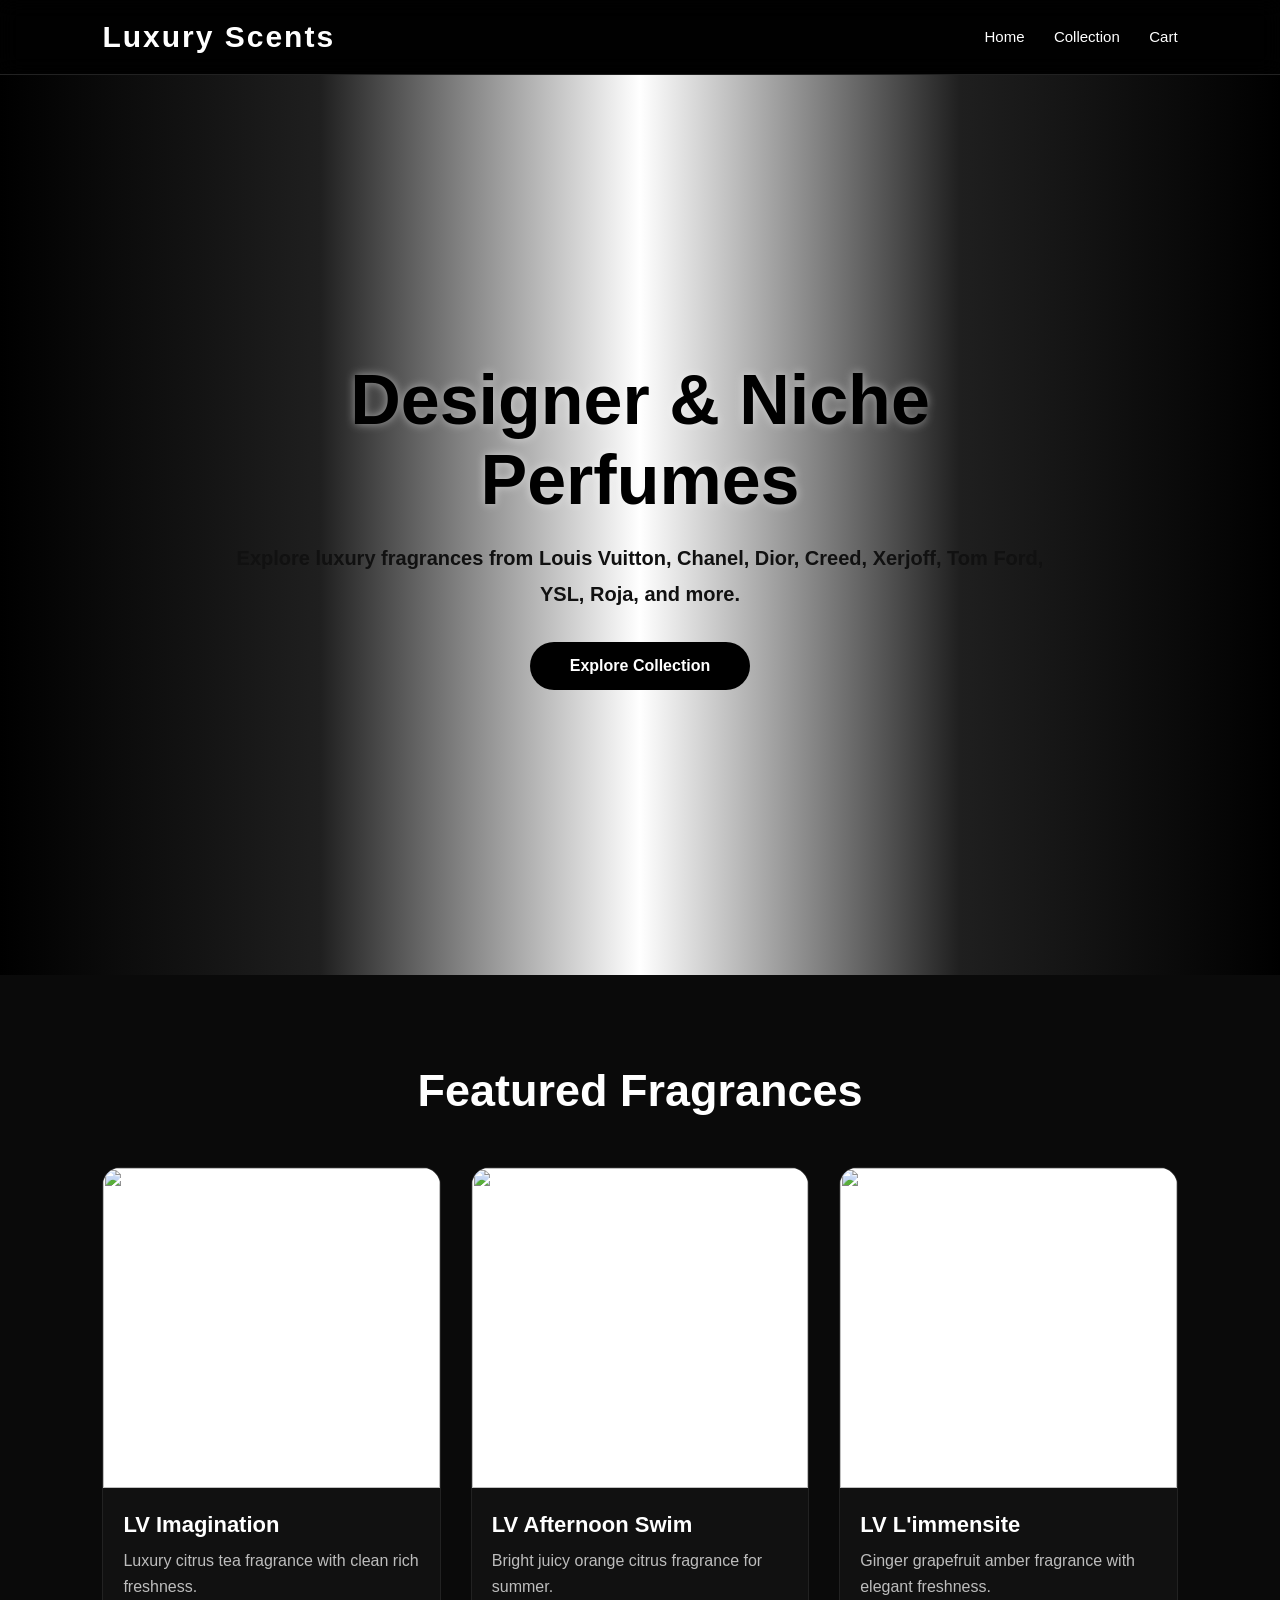
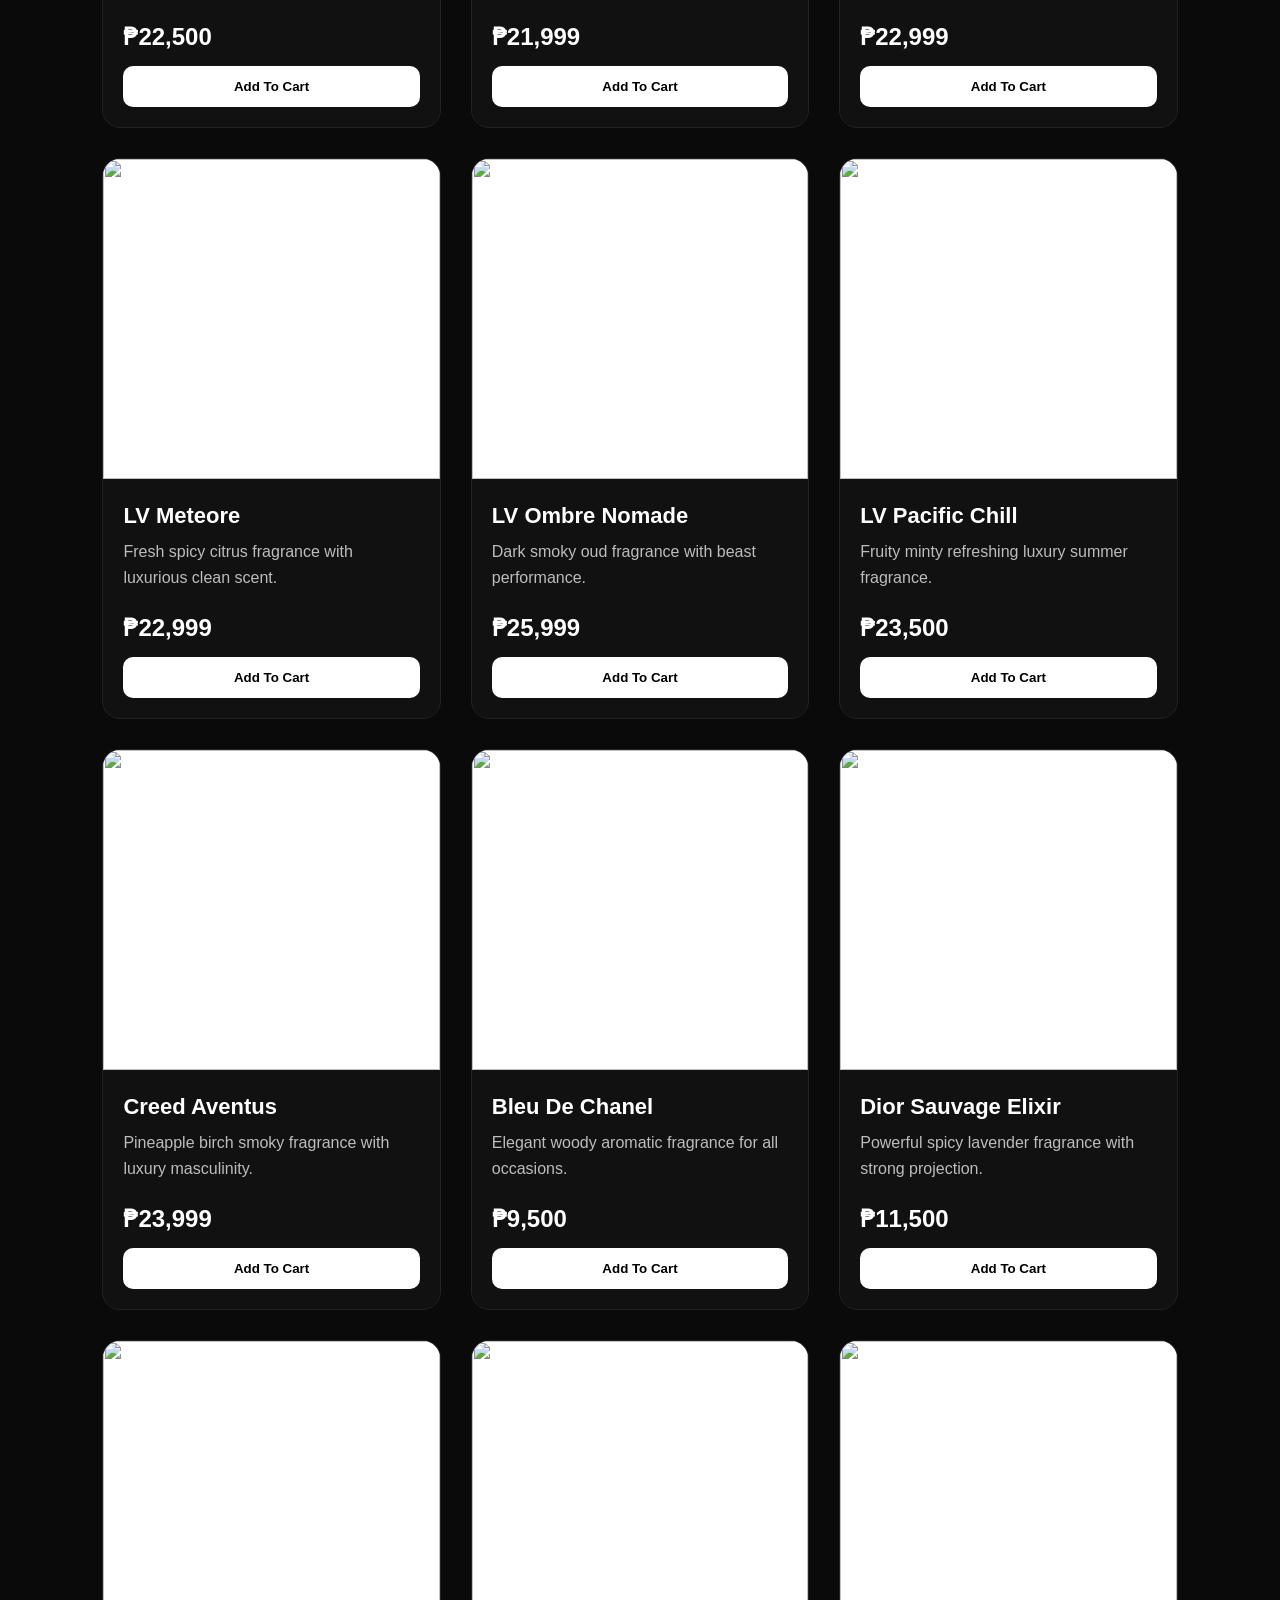
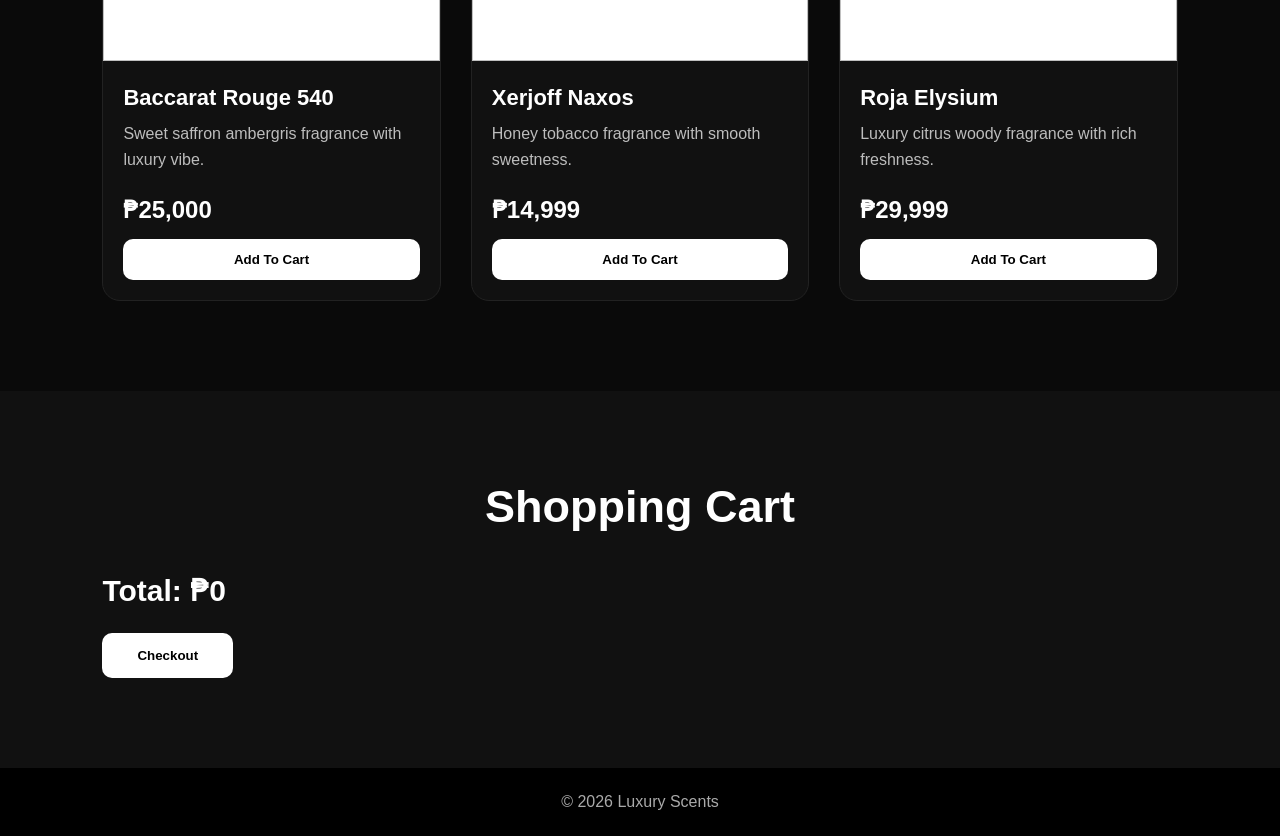
==== jhedweb - Copy/index.html @ 1e04eb91 "Add files via upload" ====
<!DOCTYPE html>
<html lang="en">
<head>
  <meta charset="UTF-8">
  <meta name="viewport" content="width=device-width, initial-scale=1.0">

  <title>Luxury Scents</title>

  <link rel="stylesheet" href="style.css">
</head>
<body>

<header>

  <div class="logo">
    Luxury Scents
  </div>

  <nav>
    <a href="#">Home</a>
    <a href="#collection">Collection</a>
    <a href="#cart">Cart</a>
  </nav>

</header>

<!-- HERO -->

<section class="hero">

  <div class="hero-content">

    <h1>
      Designer & Niche Perfumes
    </h1>

    <p>
      Explore luxury fragrances from Louis Vuitton, Chanel,
      Dior, Creed, Xerjoff, Tom Ford, YSL, Roja, and more.
    </p>

    <button onclick="scrollCollection()">
      Explore Collection
    </button>

  </div>

</section>

<!-- COLLECTION -->

<section class="collection" id="collection">

  <h2>Featured Fragrances</h2>

  <div class="perfume-container">

    <!-- LV Imagination -->
    <div class="card">
      <img src="https://fimgs.net/mdimg/perfume/375x500.67370.jpg">

      <div class="card-content">

        <h3>LV Imagination</h3>

        <p>
          Luxury citrus tea fragrance with clean rich freshness.
        </p>

        <div class="price">₱22,500</div>

        <button onclick="addToCart('LV Imagination',22500)">
          Add To Cart
        </button>

      </div>
    </div>

    <!-- LV Afternoon Swim -->
    <div class="card">
      <img src="https://fimgs.net/mdimg/perfume/375x500.53947.jpg">

      <div class="card-content">

        <h3>LV Afternoon Swim</h3>

        <p>
          Bright juicy orange citrus fragrance for summer.
        </p>

        <div class="price">₱21,999</div>

        <button onclick="addToCart('LV Afternoon Swim',21999)">
          Add To Cart
        </button>

      </div>
    </div>

    <!-- LV L'immensite -->
    <div class="card">
      <img src="https://fimgs.net/mdimg/perfume/375x500.49751.jpg">

      <div class="card-content">

        <h3>LV L'immensite</h3>

        <p>
          Ginger grapefruit amber fragrance with elegant freshness.
        </p>

        <div class="price">₱22,999</div>

        <button onclick="addToCart('LV Limmensite',22999)">
          Add To Cart
        </button>

      </div>
    </div>

    <!-- LV Meteore -->
    <div class="card">
      <img src="https://fimgs.net/mdimg/perfume/375x500.62251.jpg">

      <div class="card-content">

        <h3>LV Meteore</h3>

        <p>
          Fresh spicy citrus fragrance with luxurious clean scent.
        </p>

        <div class="price">₱22,999</div>

        <button onclick="addToCart('LV Meteore',22999)">
          Add To Cart
        </button>

      </div>
    </div>

    <!-- LV Ombre Nomade -->
    <div class="card">
      <img src="c:\Users\63945\Downloads\louis-vuitton-ombre-nomade-unisex.jpg">

      <div class="card-content">

        <h3>LV Ombre Nomade</h3>

        <p>
          Dark smoky oud fragrance with beast performance.
        </p>

        <div class="price">₱25,999</div>

        <button onclick="addToCart('LV Ombre Nomade',25999)">
          Add To Cart
        </button>

      </div>
    </div>

    <!-- LV Pacific Chill -->
    <div class="card">
      <img src="https://fimgs.net/mdimg/perfume/375x500.81423.jpg">

      <div class="card-content">

        <h3>LV Pacific Chill</h3>

        <p>
          Fruity minty refreshing luxury summer fragrance.
        </p>

        <div class="price">₱23,500</div>

        <button onclick="addToCart('LV Pacific Chill',23500)">
          Add To Cart
        </button>

      </div>
    </div>

    <!-- Creed Aventus -->
    <div class="card">
      <img src="https://fimgs.net/mdimg/perfume/375x500.9828.jpg">

      <div class="card-content">

        <h3>Creed Aventus</h3>

        <p>
          Pineapple birch smoky fragrance with luxury masculinity.
        </p>

        <div class="price">₱23,999</div>

        <button onclick="addToCart('Creed Aventus',23999)">
          Add To Cart
        </button>

      </div>
    </div>

    <!-- Bleu De Chanel -->
    <div class="card">
      <img src="https://fimgs.net/mdimg/perfume/375x500.9099.jpg">

      <div class="card-content">

        <h3>Bleu De Chanel</h3>

        <p>
          Elegant woody aromatic fragrance for all occasions.
        </p>

        <div class="price">₱9,500</div>

        <button onclick="addToCart('Bleu De Chanel',9500)">
          Add To Cart
        </button>

      </div>
    </div>

    <!-- Dior Sauvage Elixir -->
    <div class="card">
      <img src="https://fimgs.net/mdimg/perfume/375x500.68415.jpg">

      <div class="card-content">

        <h3>Dior Sauvage Elixir</h3>

        <p>
          Powerful spicy lavender fragrance with strong projection.
        </p>

        <div class="price">₱11,500</div>

        <button onclick="addToCart('Dior Sauvage Elixir',11500)">
          Add To Cart
        </button>

      </div>
    </div>

    <!-- Baccarat Rouge 540 -->
    <div class="card">
      <img src="https://fimgs.net/mdimg/perfume/375x500.33519.jpg">

      <div class="card-content">

        <h3>Baccarat Rouge 540</h3>

        <p>
          Sweet saffron ambergris fragrance with luxury vibe.
        </p>

        <div class="price">₱25,000</div>

        <button onclick="addToCart('Baccarat Rouge 540',25000)">
          Add To Cart
        </button>

      </div>
    </div>

    <!-- Xerjoff Naxos -->
    <div class="card">
      <img src="https://fimgs.net/mdimg/perfume/375x500.30529.jpg">

      <div class="card-content">

        <h3>Xerjoff Naxos</h3>

        <p>
          Honey tobacco fragrance with smooth sweetness.
        </p>

        <div class="price">₱14,999</div>

        <button onclick="addToCart('Xerjoff Naxos',14999)">
          Add To Cart
        </button>

      </div>
    </div>

    <!-- Roja Elysium -->
    <div class="card">
      <img src="https://fimgs.net/mdimg/perfume/375x500.46201.jpg">

      <div class="card-content">

        <h3>Roja Elysium</h3>

        <p>
          Luxury citrus woody fragrance with rich freshness.
        </p>

        <div class="price">₱29,999</div>

        <button onclick="addToCart('Roja Elysium',29999)">
          Add To Cart
        </button>

      </div>
    </div>

  </div>

</section>

<!-- CART -->

<section class="cart-section" id="cart">

  <h2>
    Shopping Cart
  </h2>

  <div id="cartItems"></div>

  <h3 id="total">
    Total: ₱0
  </h3>

  <button class="checkout-btn" onclick="checkout()">
    Checkout
  </button>

</section>

<footer>
  © 2026 Luxury Scents
</footer>

<script src="script.js"></script>

</body>
</html>
---- jhedweb - Copy/style.css ----
*{
  margin:0;
  padding:0;
  box-sizing:border-box;
  font-family:Arial, sans-serif;
}

html{
  scroll-behavior:smooth;
}

body{
  background:#0a0a0a;
  color:white;
}

/* HEADER */

header{
  width:100%;
  padding:20px 8%;
  display:flex;
  justify-content:space-between;
  align-items:center;
  position:sticky;
  top:0;
  z-index:1000;
  background:rgba(0,0,0,0.9);
  backdrop-filter:blur(10px);
  border-bottom:1px solid #222;
}

.logo{
  font-size:30px;
  font-weight:bold;
  color:white;
  letter-spacing:2px;
}

nav a{
  color:white;
  text-decoration:none;
  margin-left:25px;
  transition:.3s;
  font-size:15px;
}

nav a:hover{
  color:#cfcfcf;
}

/* HERO */

.hero{
  height:100vh;
  background:
  linear-gradient(
    to right,
    #000000,
    #1f1f1f,
    #ffffff,
    #1f1f1f,
    #000000
  );

  display:flex;
  justify-content:center;
  align-items:center;
  text-align:center;
  padding:20px;
}

.hero-content{
  max-width:850px;
}

.hero-content h1{
  font-size:70px;
  margin-bottom:20px;
  color:black;
  text-shadow:0 0 10px rgba(255,255,255,0.5);
}

.hero-content p{
  color:#111;
  font-size:20px;
  line-height:1.8;
  margin-bottom:30px;
  font-weight:bold;
}

.hero-content button{
  padding:15px 40px;
  border:none;
  border-radius:40px;
  background:black;
  color:white;
  font-size:16px;
  font-weight:bold;
  cursor:pointer;
  transition:.3s;
}

.hero-content button:hover{
  transform:scale(1.05);
  background:#222;
}

/* COLLECTION */

.collection{
  padding:90px 8%;
}

.collection h2{
  text-align:center;
  font-size:45px;
  margin-bottom:50px;
}

.perfume-container{
  display:grid;
  grid-template-columns:repeat(auto-fit,minmax(260px,1fr));
  gap:30px;
}

/* CARD */

.card{
  background:#111;
  border-radius:18px;
  overflow:hidden;
  transition:.3s;
  border:1px solid #222;
}

.card:hover{
  transform:translateY(-10px);
  box-shadow:0 10px 30px rgba(255,255,255,0.15);
}

.card img{
  width:100%;
  height:320px;
  object-fit:cover;
  background:white;
}

.card-content{
  padding:20px;
}

.card-content h3{
  font-size:22px;
  margin-bottom:10px;
}

.card-content p{
  color:#bdbdbd;
  line-height:1.6;
  margin-bottom:15px;
  min-height:60px;
}

.price{
  font-size:24px;
  font-weight:bold;
  margin-bottom:15px;
}

.card button{
  width:100%;
  padding:13px;
  border:none;
  border-radius:10px;
  background:white;
  color:black;
  font-weight:bold;
  cursor:pointer;
  transition:.3s;
}

.card button:hover{
  background:#d9d9d9;
}

/* CART */

.cart-section{
  padding:90px 8%;
  background:#111;
}

.cart-section h2{
  text-align:center;
  margin-bottom:40px;
  font-size:45px;
}

.cart-item{
  background:#1b1b1b;
  padding:18px;
  border-radius:12px;
  margin-bottom:15px;
  display:flex;
  justify-content:space-between;
  align-items:center;
}

#total{
  margin-top:25px;
  font-size:30px;
}

.checkout-btn{
  margin-top:25px;
  padding:15px 35px;
  border:none;
  border-radius:10px;
  background:white;
  color:black;
  font-weight:bold;
  cursor:pointer;
  transition:.3s;
}

.checkout-btn:hover{
  background:#d9d9d9;
}

/* FOOTER */

footer{
  text-align:center;
  padding:25px;
  background:black;
  color:#aaa;
}

/* MOBILE */

@media(max-width:768px){

  nav{
    display:none;
  }

  .hero-content h1{
    font-size:42px;
  }

  .hero-content p{
    font-size:16px;
  }

  .collection h2,
  .cart-section h2{
    font-size:35px;
  }

}
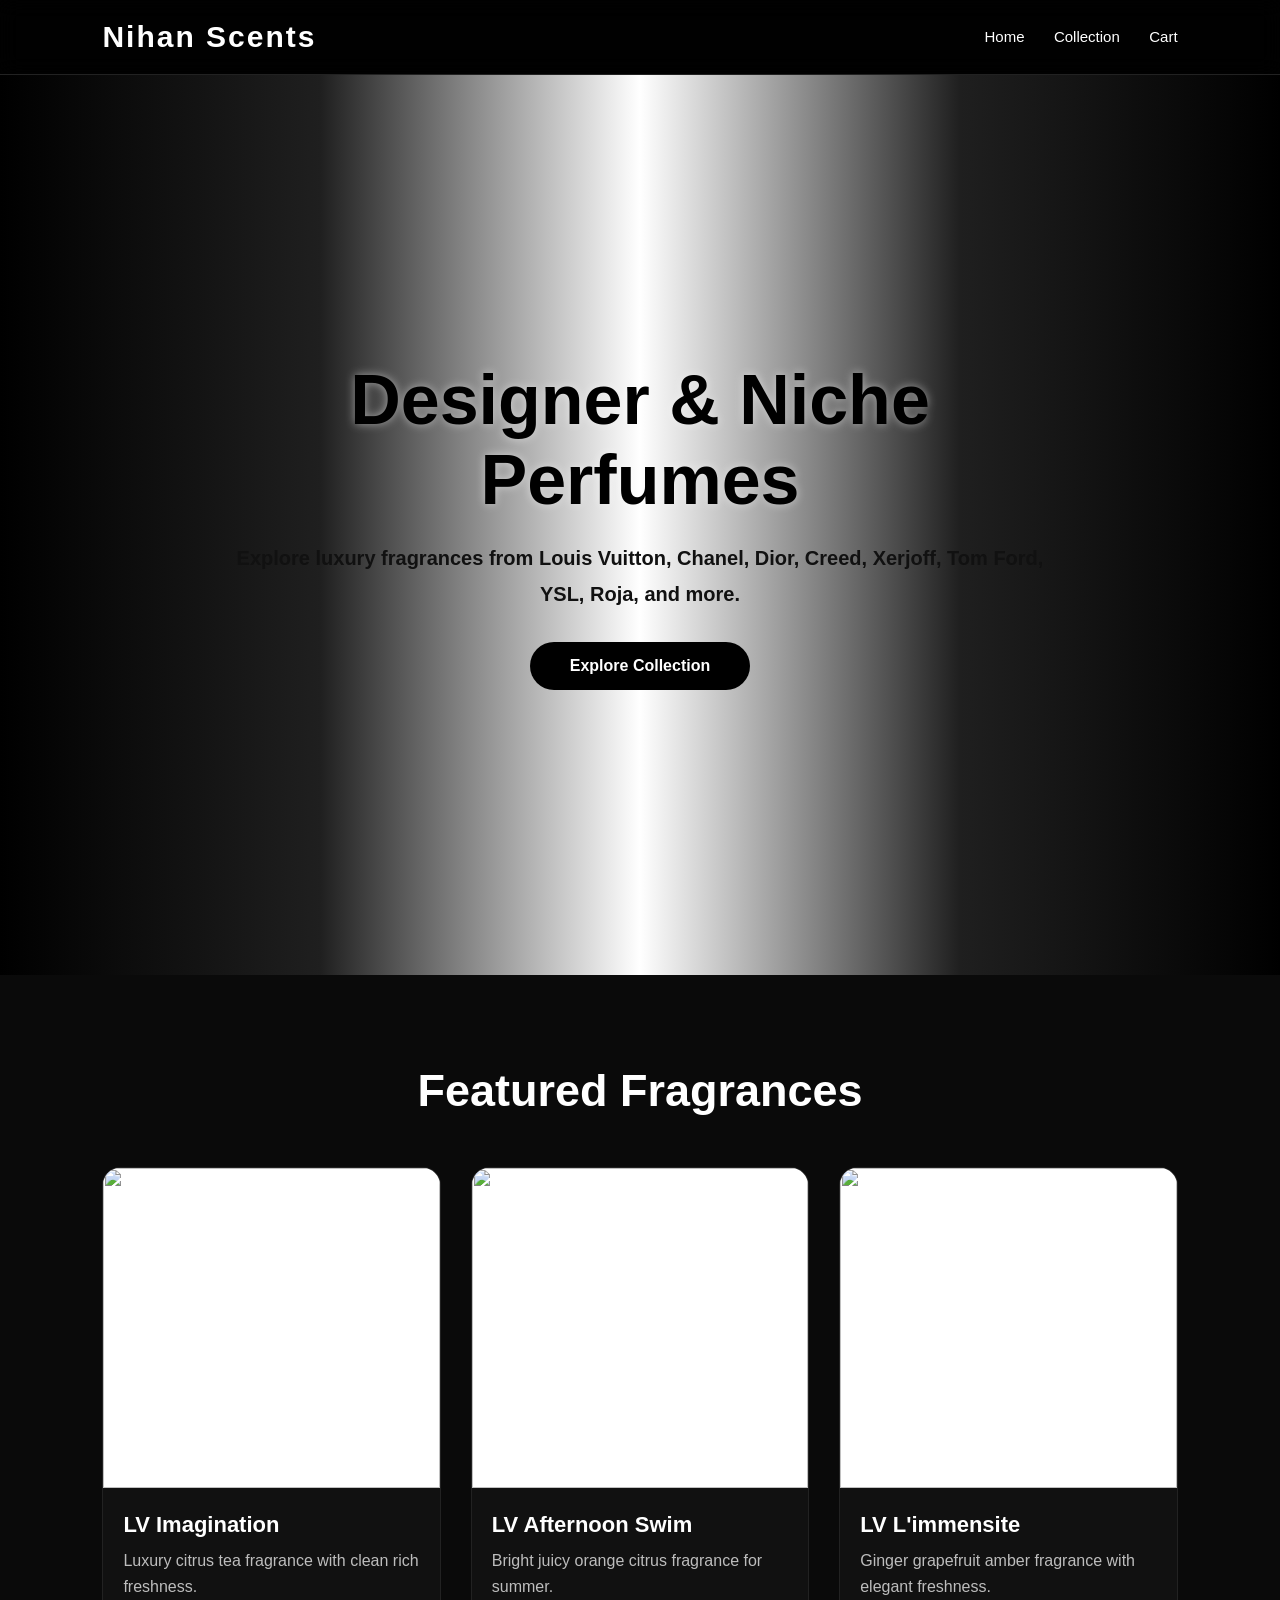
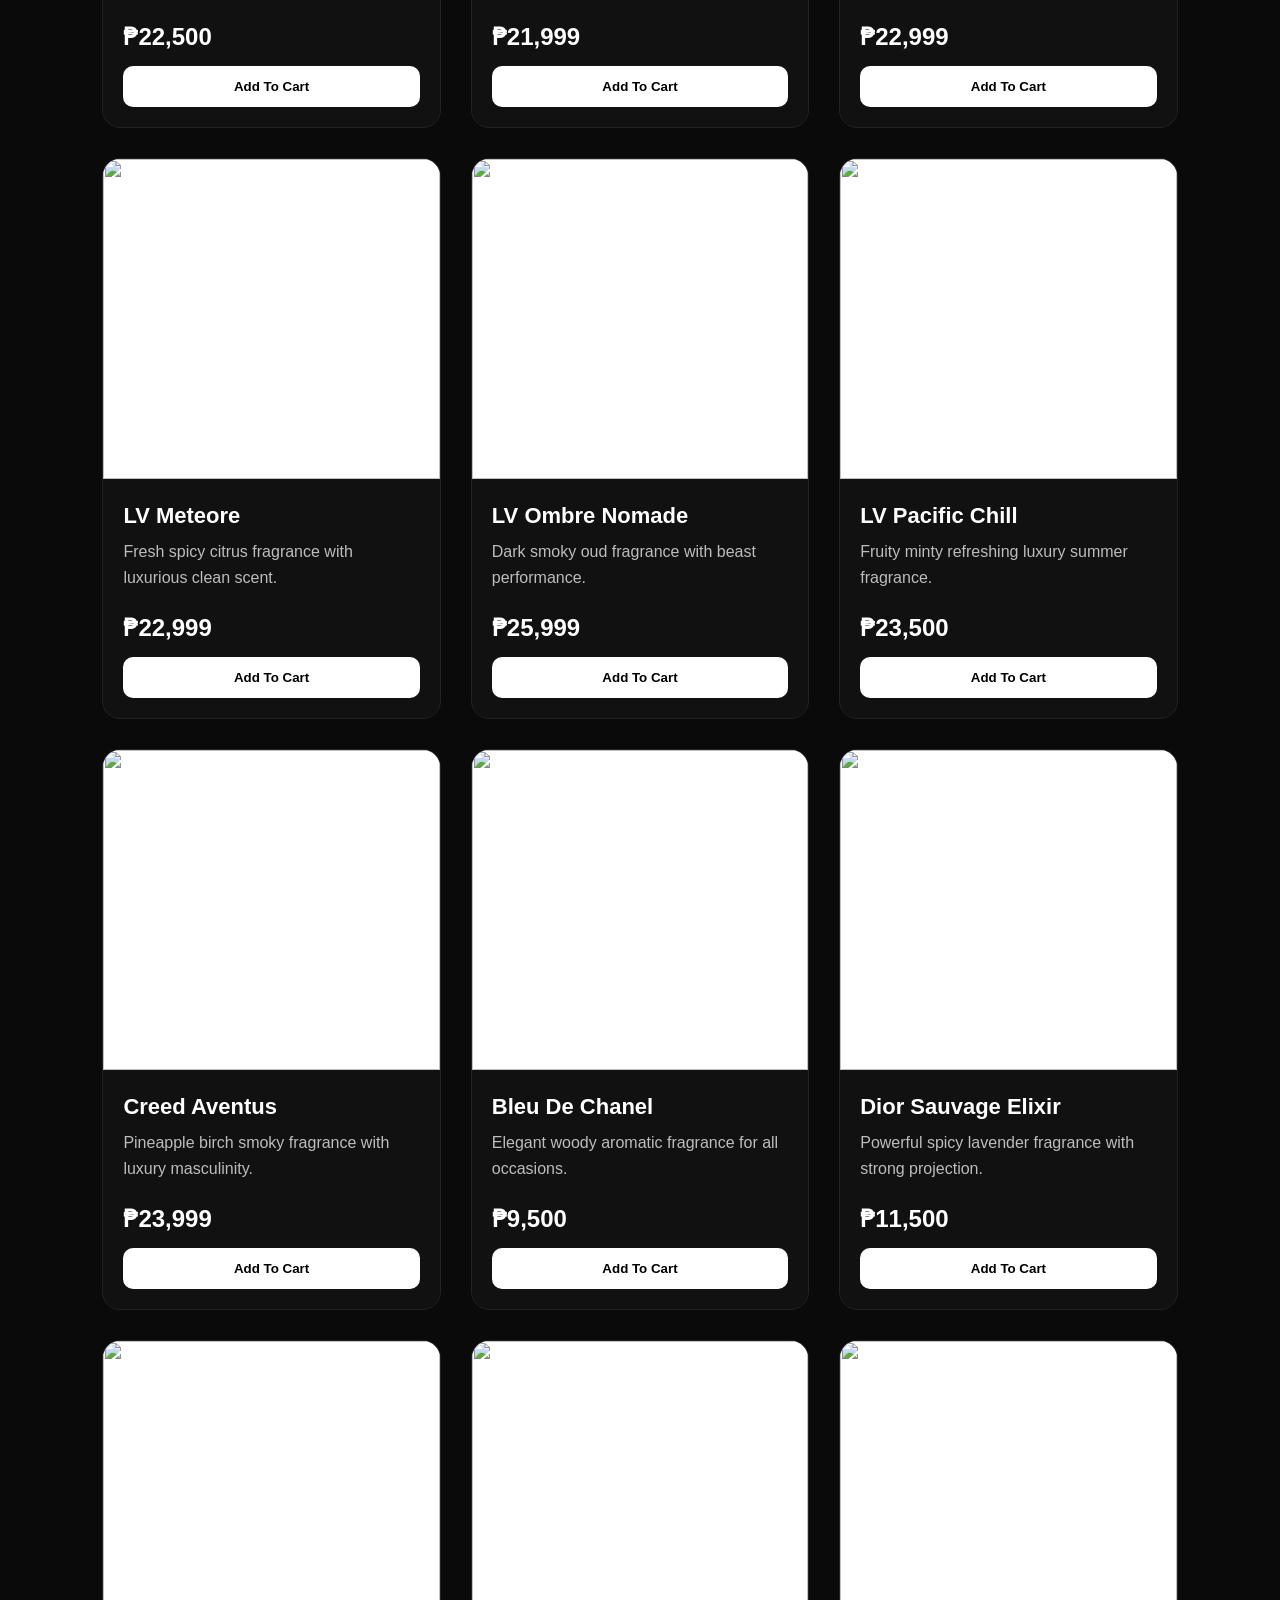
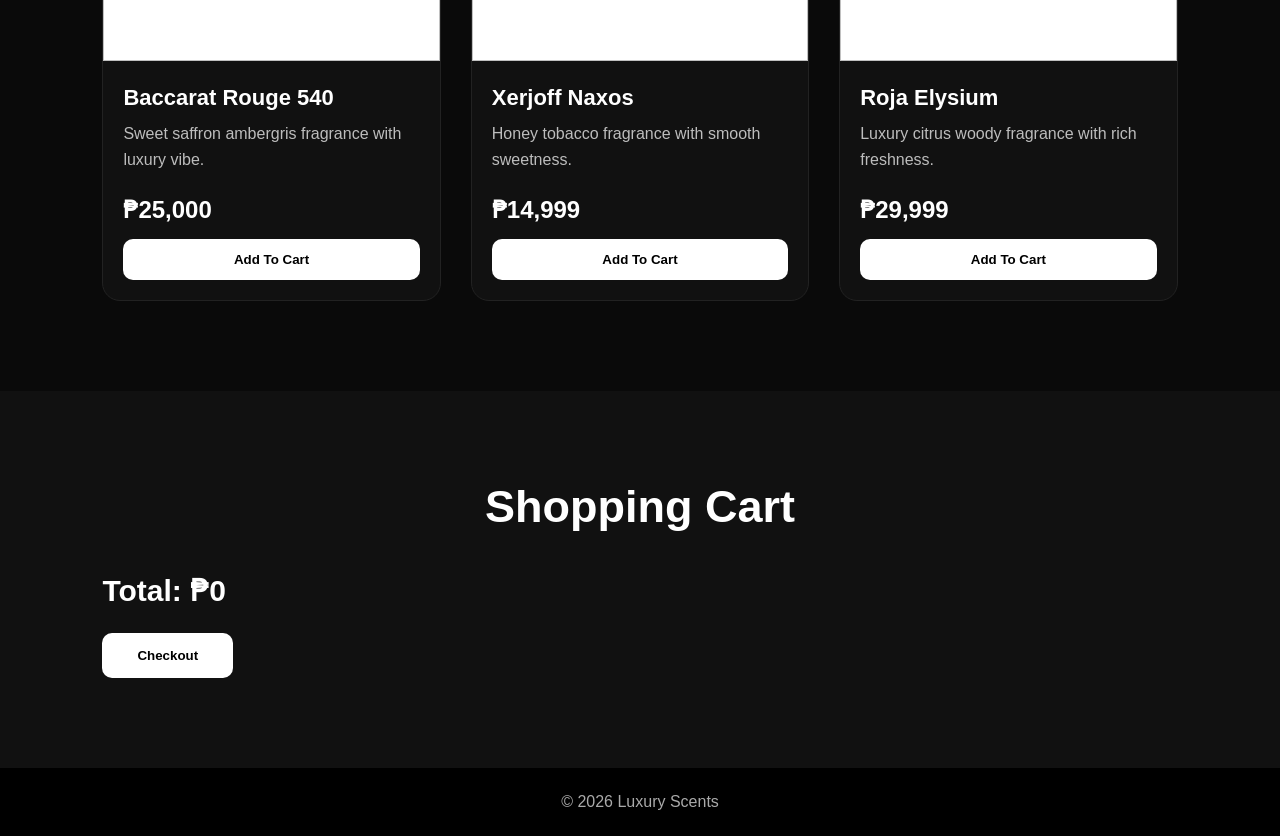
==== commit 6434c999: "Add files via upload" ====
--- a/jhedweb - Copy/index.html
+++ b/jhedweb - Copy/index.html
@@ -13,7 +13,7 @@
 <header>
 
   <div class="logo">
-    Luxury Scents
+    Nihan Scents
   </div>
 
   <nav>
